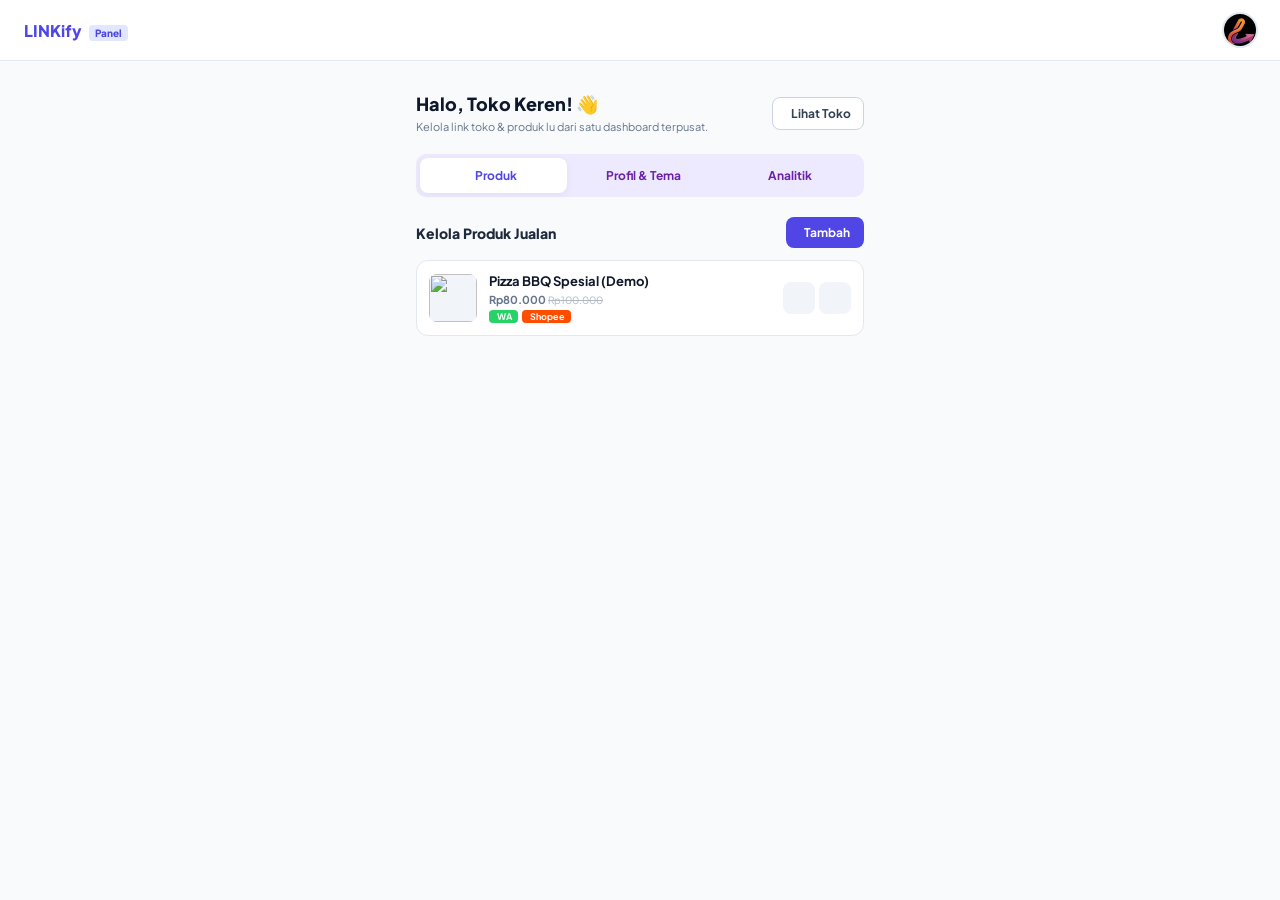
==== admin.html @ ae257be9 "update" ====
<!DOCTYPE html>
<html lang="id">
<head>
  <meta charset="UTF-8">
  <meta name="viewport" content="width=device-width, initial-scale=1.0">
  <title>Merchant Dashboard - LINKify</title>
  <!-- Phosphor Icons untuk UI Dashboard Premium -->
  <script src="https://unpkg.com/@phosphor-icons/web"></script>
  <link rel="stylesheet" href="css/admin.css">
</head>
<body>

  <!-- Top Navigation Bar -->
  <nav class="topnav">
    <div class="brand">
      <i class="ph-bold ph-lightning brand-icon"></i>
      <span>LINKify <small class="panel-tag">Panel</small></span>
    </div>
    <div class="user-profile">
      <img src="logo-linkify.png" alt="Merchant">
      <i class="ph ph-caret-down"></i>
    </div>
  </nav>

  <div class="dashboard-container">
    <!-- Header Summary Section -->
    <header class="dash-header">
      <div class="welcome">
        <h2>Halo, Toko Keren! 👋</h2>
        <p>Kelola link toko & produk lu dari satu dashboard terpusat.</p>
      </div>
      <a href="kuliner.html" target="_blank" class="btn-preview">
        <i class="ph ph-eye"></i> Lihat Toko
      </a>
    </header>

    <!-- Sub-Nav Tab Bar (Sticky Mobile-Friendly) -->
    <div class="dash-tabs">
      <button class="tab-item active" onclick="switchTab('tab-produk')">
        <i class="ph ph-package"></i> Produk
      </button>
      <button class="tab-item" onclick="switchTab('tab-profil')">
        <i class="ph ph-sliders"></i> Profil & Tema
      </button>
      <button class="tab-item" onclick="switchTab('tab-analitik')">
        <i class="ph ph-chart-line-up"></i> Analitik
      </button>
    </div>

    <!-- =======================================================
         TAB 1: MANAJEMEN PRODUK
         ======================================================= -->
    <section id="tab-produk" class="tab-content active">
      <div class="section-card-header">
        <h3>Kelola Produk Jualan</h3>
        <button class="btn-primary" onclick="openModal()"><i class="ph ph-plus"></i> Tambah</button>
      </div>

      <!-- List Card Produk Aktif -->
      <div class="managed-list">
        <!-- Item 1 -->
        <div class="manage-item">
          <div class="item-info">
            <div class="item-img"><img src="https://images.unsplash.com/photo-1565299624946-b28f40a0ae38?w=100"></div>
            <div class="item-detail">
              <h4>Pizza BBQ Spesial (Demo)</h4>
              <p class="item-price">Rp80.000 <span class="old-strike">Rp100.000</span></p>
              <div class="item-badges">
                <span class="badge b-wa"><i class="ph-fill ph-whatsapp-logo"></i> WA</span>
                <span class="badge b-shopee"><i class="ph-fill ph-shopping-bag"></i> Shopee</span>
              </div>
            </div>
          </div>
          <div class="item-actions">
            <button class="btn-icon text-edit" title="Edit"><i class="ph ph-pencil-line"></i></button>
            <button class="btn-icon text-delete" title="Hapus"><i class="ph ph-trash"></i></button>
          </div>
        </div>
      </div>
    </section>

    <!-- =======================================================
         TAB 2: PROFIL, SOSMED & PILIHAN TEMA
         ======================================================= -->
    <section id="tab-profil" class="tab-content">
      <!-- Pengaturan Identitas Toko -->
      <div class="form-card">
        <h3><i class="ph ph-storefront"></i> Identitas Utama Toko</h3>
        <div class="input-group">
          <label>Nama Toko</label>
          <input type="text" value="Dapur Rasa">
        </div>
        <div class="input-group">
          <label>Bio Singkat Toko</label>
          <textarea rows="2">Kuliner Nusantara & Jajanan Tradisional Premium</textarea>
        </div>
        <div class="input-group">
          <label>Nomor WhatsApp (Gunakan Format 62)</label>
          <input type="number" value="6281234567890">
        </div>
      </div>

      <!-- Pengaturan Tema Visualisasi -->
      <div class="form-card" style="margin-top: 16px;">
        <h3><i class="ph ph-palette"></i> Pilih Vibe & Tema Tampilan</h3>
        <p class="subtitle">Sesuaikan visualisasi toko dengan produk yang lu jual bang.</p>
        
        <div class="theme-selector-grid">
          <label class="theme-radio-box">
            <input type="radio" name="store_theme" value="kuliner" checked>
            <div class="theme-design-card t-kuliner">
              <span>🍔 Kuliner / UMKM</span>
            </div>
          </label>
          
          <label class="theme-radio-box">
            <input type="radio" name="store_theme" value="skincare">
            <div class="theme-design-card t-skincare">
              <span>✨ Skincare / Beauty</span>
            </div>
          </label>

          <label class="theme-radio-box">
            <input type="radio" name="store_theme" value="gadget">
            <div class="theme-design-card t-gadget">
              <span>💻 Gadget / Elektro</span>
            </div>
          </label>

          <label class="theme-radio-box">
            <input type="radio" name="store_theme" value="kreator">
            <div class="theme-design-card t-kreator">
              <span>🎨 Creator Studio</span>
            </div>
          </label>

          <label class="theme-radio-box">
            <input type="radio" name="store_theme" value="reseller">
            <div class="theme-design-card t-reseller">
              <span>📦 Reseller / Grosir</span>
            </div>
          </label>
        </div>
      </div>

      <button class="btn-save-all"><i class="ph ph-floppy-disk"></i> Simpan Perubahan Toko</button>
    </section>

    <!-- =======================================================
         TAB 3: DATA ANALITIK MONITORING
         ======================================================= -->
    <section id="tab-analitik" class="tab-content">
      <div class="analytics-overview">
        <div class="stat-box">
          <div class="stat-icon"><i class="ph ph-users-combined"></i></div>
          <div class="stat-data">
            <h3>1,240</h3>
            <p>Total Pengunjung</p>
          </div>
        </div>
        <div class="stat-box">
          <div class="stat-icon text-success"><i class="ph ph-mouse-pointer-click"></i></div>
          <div class="stat-data">
            <h3>482</h3>
            <p>Total Klik Link</p>
          </div>
        </div>
      </div>

      <!-- Grafik Simulasi Menggunakan CSS Murni -->
      <div class="form-card" style="margin-top: 16px;">
        <h3>Statistik Kunjungan (7 Hari Terakhir)</h3>
        <div class="bar-chart-container">
          <div class="chart-bar" style="--bar-height: 40%;" data-label="Sen"></div>
          <div class="chart-bar" style="--bar-height: 65%;" data-label="Sel"></div>
          <div class="chart-bar" style="--bar-height: 50%;" data-label="Rab"></div>
          <div class="chart-bar" style="--bar-height: 85%;" data-label="Kam"></div>
          <div class="chart-bar" style="--bar-height: 70%;" data-label="Jum"></div>
          <div class="chart-bar" style="--bar-height: 95%;" data-label="Sab"></div>
          <div class="chart-bar" style="--bar-height: 60%;" data-label="Ahd"></div>
        </div>
      </div>
    </section>

  </div>

  <!-- =======================================================
       MODAL POPUP: TAMBAH PRODUK BARU
       ======================================================= -->
  <div id="productModal" class="modal-backdrop">
    <div class="modal-card">
      <div class="modal-header">
        <h3>Tambah Produk Baru</h3>
        <button class="close-modal" onclick="closeModal()"><i class="ph ph-x"></i></button>
      </div>
      <div class="modal-body">
        <div class="input-group">
          <label>Nama Produk</label>
          <input type="text" placeholder="Contoh: Baso Aci Mercon Super">
        </div>
        <div class="row-inputs">
          <div class="input-group">
            <label>Harga Utama</label>
            <input type="number" placeholder="Contoh: 25000">
          </div>
          <div class="input-group">
            <label>Harga Coret (Opsional)</label>
            <input type="number" placeholder="Contoh: 30000">
          </div>
        </div>
        <div class="input-group">
          <label>URL Gambar Produk</label>
          <input type="text" placeholder="https://domain.com/gambar.jpg">
        </div>
        <div class="input-group">
          <label>Link Checkout Shopee / Tokopedia</label>
          <input type="text" placeholder="https://shopee.co.id/...">
        </div>
        <button class="btn-save-all" style="margin-top: 8px;" onclick="closeModal()"><i class="ph ph-check"></i> Masukkan ke Katalog</button>
      </div>
    </div>
  </div>

  <!-- SCRIPT LOGIKA SWITCHING TAB UI SIMPEL -->
  <script>
    function switchTab(tabId) {
      document.querySelectorAll('.tab-content').forEach(content => content.classList.remove('active'));
      document.querySelectorAll('.tab-item').forEach(tab => tab.classList.remove('active'));
      document.getElementById(tabId).classList.add('active');
      event.currentTarget.classList.add('active');
    }
    function openModal() { document.getElementById('productModal').classList.add('open'); }
    function closeModal() { document.getElementById('productModal').classList.remove('open'); }
  </script>
</body>
</html>
---- css/admin.css ----
@import url('https://fonts.googleapis.com/css2?family=Plus+Jakarta+Sans:wght@400;500;600;700;800&display=swap');

body {
  background-color: #f8fafc; color: #1e293b; font-family: 'Plus Jakarta Sans', sans-serif; margin: 0; padding: 0;
}
.dashboard-container {
  max-width: 480px; margin: 0 auto; padding: 76px 16px 40px 16px; box-sizing: border-box;
}

/* TOPNAV BAR */
.topnav {
  position: fixed; top: 0; left: 0; right: 0; height: 60px; background: #fff; border-bottom: 1px solid #e2e8f0; display: flex; align-items: center; justify-content: space-between; padding: 0 16px; z-index: 999;
}
.brand { display: flex; align-items: center; gap: 8px; font-weight: 800; font-size: 16px; color: #4f46e5; }
.brand-icon { font-size: 20px; }
.panel-tag { background: #e0e7ff; color: #4f46e5; font-size: 10px; padding: 2px 6px; border-radius: 4px; margin-left: 4px; }
.user-profile { display: flex; align-items: center; gap: 6px; cursor: pointer; }
.user-profile img { width: 32px; height: 32px; border-radius: 50%; border: 2px solid #e2e8f0; }

/* DASHBOARD HEADER */
.dash-header { display: flex; justify-content: space-between; align-items: center; margin-top: 16px; gap: 12px; }
.welcome h2 { font-size: 18px; font-weight: 800; margin: 0; color: #0f172a; }
.welcome p { font-size: 11px; color: #64748b; margin: 4px 0 0 0; line-height: 1.4; }
.btn-preview { display: flex; align-items: center; gap: 6px; font-size: 12px; font-weight: 700; text-decoration: none; background: #fff; color: #334155; padding: 8px 12px; border: 1px solid #cbd5e1; border-radius: 8px; white-space: nowrap; }

/* TAB BAR CONTROLLER */
.dash-tabs { display: flex; background: #ede9fe; padding: 4px; border-radius: 10px; margin: 20px 0; position: sticky; top: 70px; z-index: 90; }
.tab-item { flex: 1; display: flex; align-items: center; justify-content: center; gap: 6px; background: transparent; border: none; padding: 10px 4px; font-size: 12px; font-weight: 700; color: #6b21a8; border-radius: 8px; cursor: pointer; font-family: 'Plus Jakarta Sans'; }
.tab-item.active { background: #fff; color: #4f46e5; box-shadow: 0 2px 8px rgba(0,0,0,0.05); }

/* TAB CONTENT ARCHITECTURE */
.tab-content { display: none; }
.tab-content.active { display: block; }

.section-card-header { display: flex; justify-content: space-between; align-items: center; margin-bottom: 12px; }
.section-card-header h3 { font-size: 14px; font-weight: 800; margin: 0; }
.btn-primary { background: #4f46e5; color: #fff; border: none; padding: 8px 14px; font-size: 12px; font-weight: 700; border-radius: 8px; display: flex; align-items: center; gap: 4px; cursor: pointer; font-family: 'Plus Jakarta Sans'; }

/* LIST MANAGED ITEMS */
.managed-list { display: flex; flex-direction: column; gap: 10px; }
.manage-item { background: #fff; border: 1px solid #e2e8f0; border-radius: 12px; padding: 12px; display: flex; justify-content: space-between; align-items: center; }
.item-info { display: flex; align-items: center; gap: 12px; }
.item-img { width: 48px; height: 48px; border-radius: 8px; overflow: hidden; background: #f1f5f9; }
.item-img img { width: 100%; height: 100%; object-fit: cover; }
.item-detail h4 { font-size: 13px; margin: 0; font-weight: 700; color: #0f172a; }
.item-price { font-size: 11px; font-weight: 700; color: #64748b; margin: 4px 0; }
.old-strike { font-size: 10px; text-decoration: line-through; opacity: 0.5; font-weight: 400; }
.item-badges { display: flex; gap: 4px; }
.badge { font-size: 9px; font-weight: 700; padding: 1px 6px; border-radius: 4px; color: #fff; display: inline-flex; align-items: center; gap: 2px; }
.b-wa { background: #25D366; }
.b-shopee { background: #ff4d00; }
.item-actions { display: flex; gap: 4px; }
.btn-icon { background: #f1f5f9; border: none; width: 32px; height: 32px; border-radius: 8px; display: flex; align-items: center; justify-content: center; font-size: 16px; cursor: pointer; }
.text-edit { color: #3b82f6; }
.text-delete { color: #ef4444; }

/* FORMS CARD BUILDER */
.form-card { background: #fff; border: 1px solid #e2e8f0; border-radius: 12px; padding: 16px; }
.form-card h3 { font-size: 13px; font-weight: 800; margin: 0 0 12px 0; display: flex; align-items: center; gap: 6px; }
.subtitle { font-size: 11px; color: #64748b; margin: -8px 0 16px 0; }
.input-group { display: flex; flex-direction: column; gap: 6px; margin-bottom: 12px; }
.input-group label { font-size: 11px; font-weight: 700; color: #475569; }
.input-group input, .input-group textarea { background: #f8fafc; border: 1px solid #cbd5e1; padding: 10px 12px; font-size: 12px; border-radius: 8px; outline: none; font-family: 'Plus Jakarta Sans'; color: #1e293b; }
.input-group input:focus, .input-group textarea:focus { border-color: #4f46e5; background: #fff; }
.row-inputs { display: grid; grid-template-columns: 1fr 1fr; gap: 10px; }
.btn-save-all { width: 100%; background: #4f46e5; color: #fff; border: none; padding: 12px; border-radius: 10px; font-weight: 700; font-size: 13px; margin-top: 16px; cursor: pointer; display: flex; align-items: center; justify-content: center; gap: 8px; font-family: 'Plus Jakarta Sans'; box-shadow: 0 4px 12px rgba(79,70,229,0.2); }

/* THEME SELECTION INTERFACE */
.theme-selector-grid { display: flex; flex-direction: column; gap: 8px; }
.theme-radio-box input { display: none; }
.theme-design-card { padding: 12px; border: 2px solid #e2e8f0; border-radius: 8px; cursor: pointer; font-weight: 700; font-size: 12px; display: flex; align-items: center; }
.theme-radio-box input:checked + .theme-design-card { border-color: #4f46e5; background: #f5f3ff; }
.t-kuliner { color: #d35400; }
.t-skincare { color: #9c7c73; }
.t-gadget { color: #00ffcc; background: #060814; }
.t-kreator { color: #000; background: #cafe48; border-color: #000; }
.t-reseller { color: #0064d2; }

/* ANALYTICS */
.analytics-overview { display: grid; grid-template-columns: 1fr 1fr; gap: 10px; }
.stat-box { background: #fff; border: 1px solid #e2e8f0; border-radius: 12px; padding: 14px; display: flex; align-items: center; gap: 12px; }
.stat-icon { width: 36px; height: 36px; background: #f1f5f9; border-radius: 8px; display: flex; align-items: center; justify-content: center; font-size: 18px; color: #4f46e5; }
.text-success { color: #16a34a; background: #f0fdf4; }
.stat-data h3 { font-size: 16px; font-weight: 800; margin: 0; }
.stat-data p { font-size: 10px; color: #64748b; margin: 2px 0 0 0; }

/* CSS BAR CHART PURE */
.bar-chart-container { display: flex; height: 120px; align-items: flex-end; justify-content: space-between; padding: 20px 10px 10px 10px; background: #f8fafc; border-radius: 8px; }
.chart-bar { flex: 1; margin: 0 4px; background: #4f46e5; height: var(--bar-height); border-radius: 4px 4px 0 0; position: relative; }
.chart-bar::after { content: attr(data-label); position: absolute; bottom: -18px; left: 50%; transform: translateX(-50%); font-size: 9px; font-weight: 700; color: #64748b; }

/* MODAL ENGINE */
.modal-backdrop { position: fixed; top: 0; left: 0; right: 0; bottom: 0; background: rgba(15,23,42,0.4); backdrop-filter: blur(4px); z-index: 1000; display: flex; align-items: flex-end; visibility: hidden; opacity: 0; transition: all 0.2s ease; }
.modal-backdrop.open { visibility: visible; opacity: 1; }
.modal-card { width: 100%; max-width: 480px; margin: 0 auto; background: #fff; border-radius: 20px 20px 0 0; padding: 20px; box-sizing: border-box; transform: translateY(100%); transition: all 0.3s ease; }
.modal-backdrop.open .modal-card { transform: translateY(0); }
.modal-header { display: flex; justify-content: space-between; align-items: center; margin-bottom: 16px; border-bottom: 1px solid #e2e8f0; padding-bottom: 10px; }
.modal-header h3 { font-size: 14px; font-weight: 800; margin: 0; }
.close-modal { background: none; border: none; font-size: 18px; cursor: pointer; color: #64748b; }
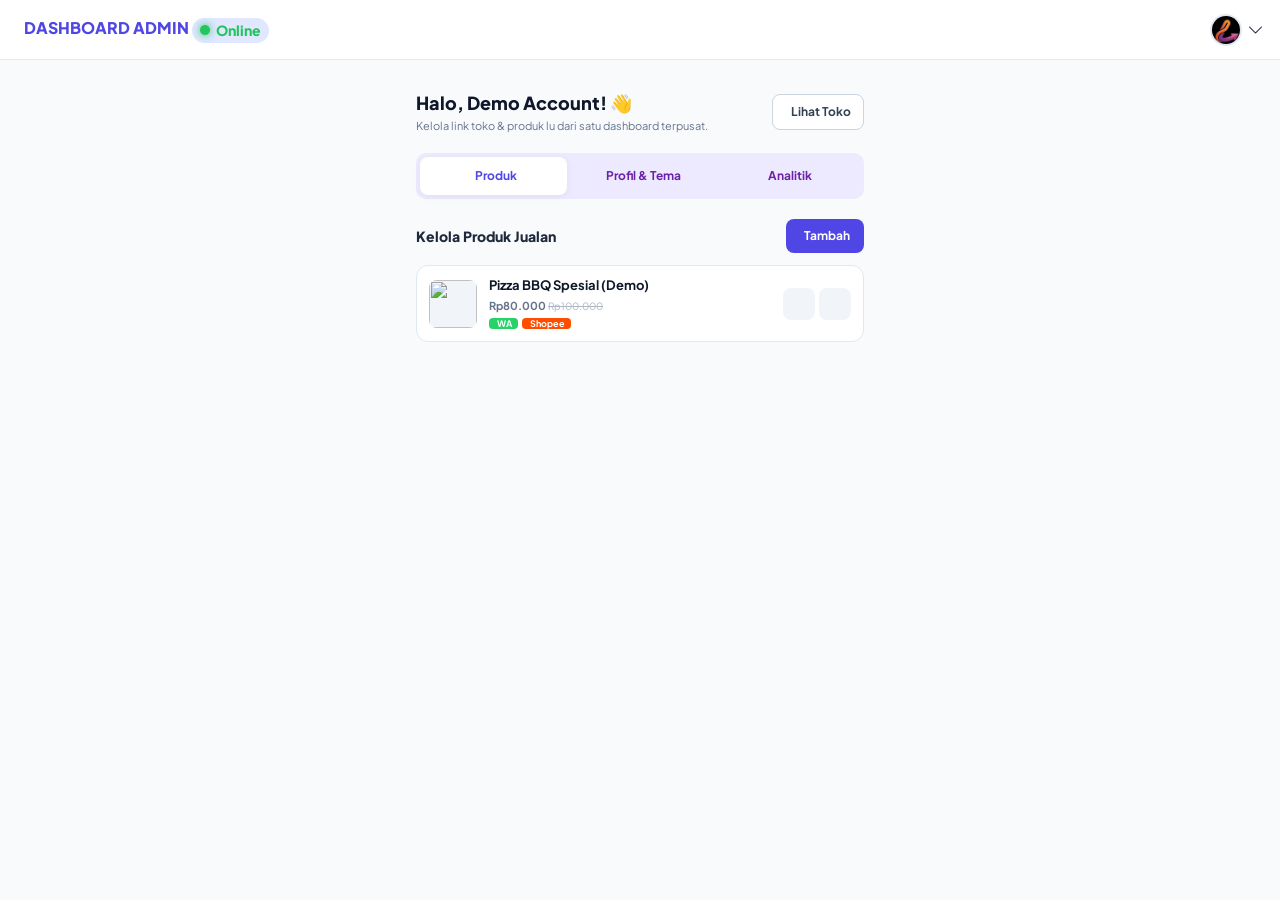
==== commit 2dd65b02: "update" ====
--- a/admin.html
+++ b/admin.html
@@ -4,8 +4,14 @@
   <meta charset="UTF-8">
   <meta name="viewport" content="width=device-width, initial-scale=1.0">
   <title>Merchant Dashboard - LINKify</title>
-  <!-- Phosphor Icons untuk UI Dashboard Premium -->
+  
+  <!-- Bootstrap CSS + Icons -->
+  <link href="https://cdn.jsdelivr.net/npm/bootstrap@5.3.3/dist/css/bootstrap.min.css" rel="stylesheet">
+  <link rel="stylesheet" href="https://cdn.jsdelivr.net/npm/bootstrap-icons@1.11.3/font/bootstrap-icons.min.css">
+  
+  <!-- Phosphor Icons -->
   <script src="https://unpkg.com/@phosphor-icons/web"></script>
+  
   <link rel="stylesheet" href="css/admin.css">
 </head>
 <body>
@@ -14,11 +20,42 @@
   <nav class="topnav">
     <div class="brand">
       <i class="ph-bold ph-lightning brand-icon"></i>
-      <span>LINKify <small class="panel-tag">Panel</small></span>
+      <span>
+        DASHBOARD ADMIN
+        <small class="panel-tag blink">
+          <i class="bi-circle-fill"></i> Online
+        </small>
+      </span>
     </div>
-    <div class="user-profile">
-      <img src="logo-linkify.png" alt="Merchant">
-      <i class="ph ph-caret-down"></i>
+    
+    <div class="user-profile dropdown">
+      <img src="logo-linkify.png" alt="Merchant" data-bs-toggle="dropdown" aria-expanded="false">
+      <i class="bi bi-chevron-down" data-bs-toggle="dropdown" aria-expanded="false"></i>
+      
+      <ul class="dropdown-menu dropdown-menu-end">
+        <li>
+          <a class="dropdown-item" href="/profil">
+            <i class="bi bi-person-gear"></i> Pengaturan Profil
+          </a>
+        </li>
+        <li>
+          <a class="dropdown-item" href="/lupa-password">
+            <i class="bi bi-key"></i> Lupa Password
+          </a>
+        </li>
+        <li><hr class="dropdown-divider"></li>
+        <li>
+          <a class="dropdown-item" href="https://wa.me/6285191245042" target="_blank">
+            <i class="bi bi-whatsapp"></i> Chat via WhatsApp
+          </a>
+        </li>
+        <li><hr class="dropdown-divider"></li>
+        <li>
+          <a class="dropdown-item text-danger" href="/logout">
+            <i class="bi bi-box-arrow-right"></i> Logout
+          </a>
+        </li>
+      </ul>
     </div>
   </nav>
 
@@ -26,7 +63,7 @@
     <!-- Header Summary Section -->
     <header class="dash-header">
       <div class="welcome">
-        <h2>Halo, Toko Keren! 👋</h2>
+        <h2>Halo, Demo Account! 👋</h2>
         <p>Kelola link toko & produk lu dari satu dashboard terpusat.</p>
       </div>
       <a href="kuliner.html" target="_blank" class="btn-preview">
@@ -34,7 +71,7 @@
       </a>
     </header>
 
-    <!-- Sub-Nav Tab Bar (Sticky Mobile-Friendly) -->
+    <!-- Sub-Nav Tab Bar -->
     <div class="dash-tabs">
       <button class="tab-item active" onclick="switchTab('tab-produk')">
         <i class="ph ph-package"></i> Produk
@@ -47,18 +84,14 @@
       </button>
     </div>
 
-    <!-- =======================================================
-         TAB 1: MANAJEMEN PRODUK
-         ======================================================= -->
+    <!-- TAB 1: MANAJEMEN PRODUK -->
     <section id="tab-produk" class="tab-content active">
       <div class="section-card-header">
         <h3>Kelola Produk Jualan</h3>
         <button class="btn-primary" onclick="openModal()"><i class="ph ph-plus"></i> Tambah</button>
       </div>
 
-      <!-- List Card Produk Aktif -->
       <div class="managed-list">
-        <!-- Item 1 -->
         <div class="manage-item">
           <div class="item-info">
             <div class="item-img"><img src="https://images.unsplash.com/photo-1565299624946-b28f40a0ae38?w=100"></div>
@@ -79,11 +112,8 @@
       </div>
     </section>
 
-    <!-- =======================================================
-         TAB 2: PROFIL, SOSMED & PILIHAN TEMA
-         ======================================================= -->
+    <!-- TAB 2: PROFIL, SOSMED & PILIHAN TEMA -->
     <section id="tab-profil" class="tab-content">
-      <!-- Pengaturan Identitas Toko -->
       <div class="form-card">
         <h3><i class="ph ph-storefront"></i> Identitas Utama Toko</h3>
         <div class="input-group">
@@ -93,14 +123,30 @@
         <div class="input-group">
           <label>Bio Singkat Toko</label>
           <textarea rows="2">Kuliner Nusantara & Jajanan Tradisional Premium</textarea>
-        </div>
-        <div class="input-group">
-          <label>Nomor WhatsApp (Gunakan Format 62)</label>
-          <input type="number" value="6281234567890">
-        </div>
-      </div>
-
-      <!-- Pengaturan Tema Visualisasi -->
+          <label>WhatsApp Utama</label>
+          <input type="text" value="https://wa.me/6285191245042" />
+          <label>Link Shopee</label>
+          <input type="text" value="https://shopee.co.id/" />
+          <label>Link Tokopedia</label>
+          <input type="text" value="https://www.tokopedia.com/" />
+        </div>
+        <h3><i class="bi bi-globe"></i> Media Sosial</h3>
+        <div class="input-group">
+          <label>INSTAGRAM</label>
+          <input type="text" value="https://instagram.com/">
+          <label>TIKTOK</label>
+          <input type="text" value="https://tiktok.com/">
+          <label>X (TWITTER)</label>
+          <input type="text" value="https://x.com/" />
+          <label>FACEBOOK</label>
+          <input type="text" value="https://facebook.com/" />
+        </div>
+        <div class="input-group">
+          <label>YOUTUBE</label>
+          <input type="text" value="https://YouTube.com/">
+        </div>
+      </div>
+
       <div class="form-card" style="margin-top: 16px;">
         <h3><i class="ph ph-palette"></i> Pilih Vibe & Tema Tampilan</h3>
         <p class="subtitle">Sesuaikan visualisasi toko dengan produk yang lu jual bang.</p>
@@ -146,20 +192,18 @@
       <button class="btn-save-all"><i class="ph ph-floppy-disk"></i> Simpan Perubahan Toko</button>
     </section>
 
-    <!-- =======================================================
-         TAB 3: DATA ANALITIK MONITORING
-         ======================================================= -->
+    <!-- TAB 3: DATA ANALITIK MONITORING -->
     <section id="tab-analitik" class="tab-content">
       <div class="analytics-overview">
         <div class="stat-box">
-          <div class="stat-icon"><i class="ph ph-users-combined"></i></div>
+          <div class="stat-icon"><i class="bi bi-people"></i></div>
           <div class="stat-data">
             <h3>1,240</h3>
             <p>Total Pengunjung</p>
           </div>
         </div>
         <div class="stat-box">
-          <div class="stat-icon text-success"><i class="ph ph-mouse-pointer-click"></i></div>
+          <div class="stat-icon text-success"><i class="bi bi-link-45deg"></i></div>
           <div class="stat-data">
             <h3>482</h3>
             <p>Total Klik Link</p>
@@ -167,26 +211,17 @@
         </div>
       </div>
 
-      <!-- Grafik Simulasi Menggunakan CSS Murni -->
+      <!-- CHART BARU PAKE CHART.JS -->
       <div class="form-card" style="margin-top: 16px;">
         <h3>Statistik Kunjungan (7 Hari Terakhir)</h3>
-        <div class="bar-chart-container">
-          <div class="chart-bar" style="--bar-height: 40%;" data-label="Sen"></div>
-          <div class="chart-bar" style="--bar-height: 65%;" data-label="Sel"></div>
-          <div class="chart-bar" style="--bar-height: 50%;" data-label="Rab"></div>
-          <div class="chart-bar" style="--bar-height: 85%;" data-label="Kam"></div>
-          <div class="chart-bar" style="--bar-height: 70%;" data-label="Jum"></div>
-          <div class="chart-bar" style="--bar-height: 95%;" data-label="Sab"></div>
-          <div class="chart-bar" style="--bar-height: 60%;" data-label="Ahd"></div>
+        <div style="position: relative; height: 180px; margin-top: 12px;">
+          <canvas id="visitChart"></canvas>
         </div>
       </div>
     </section>
-
   </div>
 
-  <!-- =======================================================
-       MODAL POPUP: TAMBAH PRODUK BARU
-       ======================================================= -->
+  <!-- MODAL POPUP -->
   <div id="productModal" class="modal-backdrop">
     <div class="modal-card">
       <div class="modal-header">
@@ -221,7 +256,10 @@
     </div>
   </div>
 
-  <!-- SCRIPT LOGIKA SWITCHING TAB UI SIMPEL -->
+  <!-- SCRIPTS -->
+  <script src="https://cdn.jsdelivr.net/npm/bootstrap@5.3.3/dist/js/bootstrap.bundle.min.js"></script>
+  <script src="https://cdn.jsdelivr.net/npm/chart.js"></script>
+  
   <script>
     function switchTab(tabId) {
       document.querySelectorAll('.tab-content').forEach(content => content.classList.remove('active'));
@@ -229,8 +267,60 @@
       document.getElementById(tabId).classList.add('active');
       event.currentTarget.classList.add('active');
     }
+    
     function openModal() { document.getElementById('productModal').classList.add('open'); }
     function closeModal() { document.getElementById('productModal').classList.remove('open'); }
+
+    // CHART.JS CONFIG
+    const ctx = document.getElementById('visitChart').getContext('2d');
+    const visitChart = new Chart(ctx, {
+      type: 'line',
+      data: {
+        labels: ['Sen', 'Sel', 'Rab', 'Kam', 'Jum', 'Sab', 'Ahd'],
+        datasets: [{
+          label: 'Kunjungan',
+          data: [40, 65, 50, 85, 70, 95, 60],
+          borderColor: '#4f46e5',
+          backgroundColor: 'rgba(79, 70, 229, 0.1)',
+          tension: 0.4,
+          fill: true,
+          pointBackgroundColor: '#4f46e5',
+          pointRadius: 4,
+          pointHoverRadius: 6,
+          borderWidth: 2
+        }]
+      },
+      options: {
+        responsive: true,
+        maintainAspectRatio: false,
+        plugins: {
+          legend: { display: false },
+          tooltip: {
+            backgroundColor: '#1e293b',
+            titleFont: { size: 12, family: 'Plus Jakarta Sans' },
+            bodyFont: { size: 12, family: 'Plus Jakarta Sans' },
+            padding: 8,
+            displayColors: false,
+            callbacks: {
+              label: function(context) {
+                return context.parsed.y + ' Kunjungan';
+              }
+            }
+          }
+        },
+        scales: {
+          y: {
+            beginAtZero: true,
+            grid: { color: '#f1f5f9' },
+            ticks: { font: { size: 10, family: 'Plus Jakarta Sans' }, color: '#64748b' }
+          },
+          x: {
+            grid: { display: false },
+            ticks: { font: { size: 10, family: 'Plus Jakarta Sans' }, color: '#64748b' }
+          }
+        }
+      }
+    });
   </script>
 </body>
 </html>
--- a/css/admin.css
+++ b/css/admin.css
@@ -13,10 +13,81 @@
 }
 .brand { display: flex; align-items: center; gap: 8px; font-weight: 800; font-size: 16px; color: #4f46e5; }
 .brand-icon { font-size: 20px; }
-.panel-tag { background: #e0e7ff; color: #4f46e5; font-size: 10px; padding: 2px 6px; border-radius: 4px; margin-left: 4px; }
-.user-profile { display: flex; align-items: center; gap: 6px; cursor: pointer; }
-.user-profile img { width: 32px; height: 32px; border-radius: 50%; border: 2px solid #e2e8f0; }
+.panel-tag {
+  background: #e0e7ff; 
+  color: #22c55e; 
+  display: inline-flex;
+  align-items: center;
+  gap: 6px;
+  padding: 2px 8px; 
+  border-radius: 50px;
+}
 
+.panel-tag i {
+  font-size: 10px;
+  animation: pulse 2s infinite;
+  text-shadow: 0 0 8px #22c55e;
+}
+
+@keyframes pulse {
+ 0%, 100% { 
+    opacity: 1;
+    transform: scale(1);
+  }
+ 50% { 
+    opacity: 0.6;
+    transform: scale(1.2);
+  }
+}
+.user-profile {
+  display: flex;
+  align-items: center;
+  gap: 6px;
+  cursor: pointer;
+  position: relative;
+}
+
+.user-profile img {
+  width: 32px;
+  height: 32px;
+  border-radius: 50%;
+  border: 2px solid #e2e8f0;
+}
+
+.dropdown-item i {
+  margin-right: 8px;
+  font-size: 16px;
+}
+
+.dropdown-menu {
+  position: absolute !important;
+  margin-top: 8px !important;
+  border-radius: 12px;
+  border: 1px solid #e2e8f0;
+  background: #fff;
+  box-shadow: 0 4px 12px rgba(0, 0, 0, 0.08);
+  padding: 4px 0;
+  min-width: 190px;
+}
+
+.dropdown-item {
+  display: flex;
+  align-items: center;
+  gap: 8px;
+  padding: 8px 14px;
+  font-size: 13px;
+  color: #334155;
+}
+
+.dropdown-item:hover {
+  background: #f8fafc;
+  color: #1e293b;
+}
+
+.dropdown-divider {
+  margin: 4px 0;
+  border-color: #f1f5f9;
+}
 /* DASHBOARD HEADER */
 .dash-header { display: flex; justify-content: space-between; align-items: center; margin-top: 16px; gap: 12px; }
 .welcome h2 { font-size: 18px; font-weight: 800; margin: 0; color: #0f172a; }
@@ -83,11 +154,34 @@
 .text-success { color: #16a34a; background: #f0fdf4; }
 .stat-data h3 { font-size: 16px; font-weight: 800; margin: 0; }
 .stat-data p { font-size: 10px; color: #64748b; margin: 2px 0 0 0; }
+.line-chart-container {
+  background: #f8fafc;
+  border-radius: 8px;
+  padding: 16px 10px 0 10px;
+  height: 140px;
+}
 
+.line-chart {
+  width: 100%;
+  height: 100%;
+}
+
+.line-chart polyline {
+  animation: drawLine 0.8s ease-out;
+}
+
+@keyframes drawLine {
+  from {
+    stroke-dasharray: 1000;
+    stroke-dashoffset: 1000;
+  }
+  to {
+    stroke-dashoffset: 0;
+  }
+}
 /* CSS BAR CHART PURE */
-.bar-chart-container { display: flex; height: 120px; align-items: flex-end; justify-content: space-between; padding: 20px 10px 10px 10px; background: #f8fafc; border-radius: 8px; }
-.chart-bar { flex: 1; margin: 0 4px; background: #4f46e5; height: var(--bar-height); border-radius: 4px 4px 0 0; position: relative; }
-.chart-bar::after { content: attr(data-label); position: absolute; bottom: -18px; left: 50%; transform: translateX(-50%); font-size: 9px; font-weight: 700; color: #64748b; }
+
+
 
 /* MODAL ENGINE */
 .modal-backdrop { position: fixed; top: 0; left: 0; right: 0; bottom: 0; background: rgba(15,23,42,0.4); backdrop-filter: blur(4px); z-index: 1000; display: flex; align-items: flex-end; visibility: hidden; opacity: 0; transition: all 0.2s ease; }
